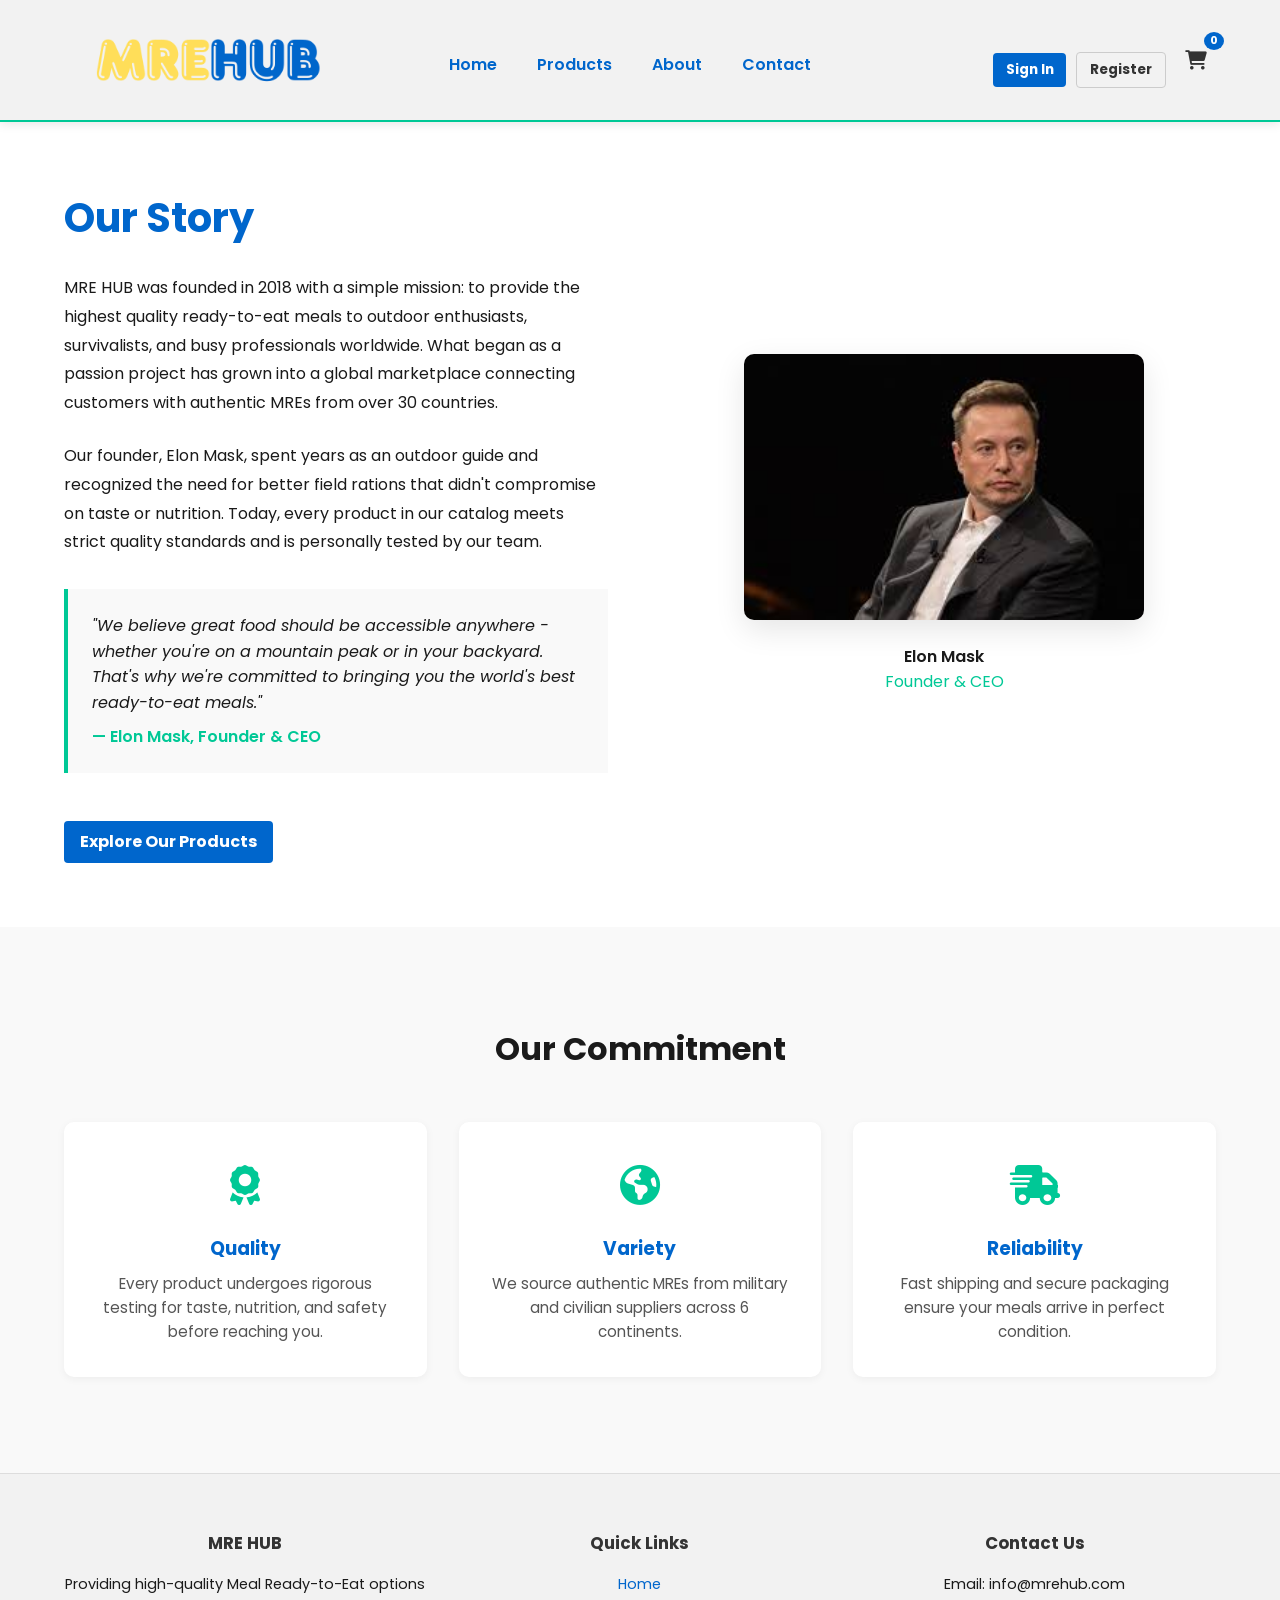
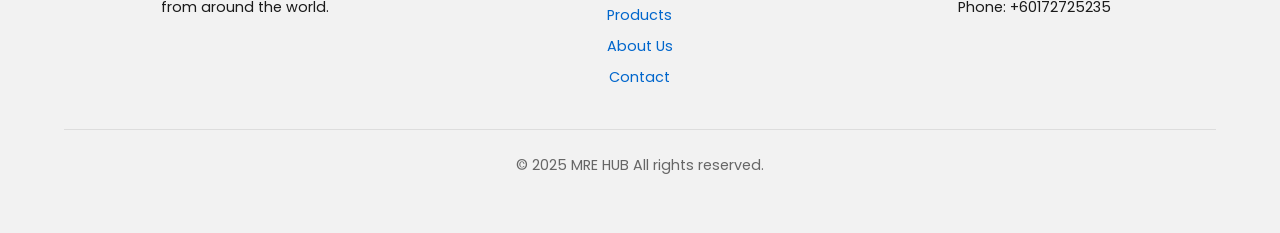
==== about.html @ 96886c37 "Move files to root for deployment" ====
<!DOCTYPE html>
<html lang="en">
<head>
  <meta charset="UTF-8" />
  <meta name="viewport" content="width=device-width, initial-scale=1.0" />
  <title>MRE HUB | About Us</title>
  <link rel="stylesheet" href="css/style.css" />
  <link href="https://fonts.googleapis.com/css2?family=Poppins:wght@400;600&display=swap" rel="stylesheet">
  <link rel="stylesheet" href="https://cdnjs.cloudflare.com/ajax/libs/font-awesome/6.0.0/css/all.min.css" />
</head>
<body>
<header>
  <div class="container header-container">
    <a href="index.html" class="logo-link">
      <img src="images/MRE HUB Logo (1).png" alt="MRE HUB" class="header-logo">
    </a>
    
    <nav class="header-nav">
      <a href="index.html">Home</a>
      <a href="products.html">Products</a>
      <a href="about.html">About</a>
      <a href="contact.html">Contact</a>
    </nav>

    <div class="auth-links">
      <a href="signin.html" class="button small">Sign In</a>
      <a href="register.html" class="button small outline">Register</a>
      <a href="cart.html" class="cart-icon">
        <i class="fas fa-shopping-cart"></i>
        <span class="cart-count">0</span>
      </a>
    </div>
  </div>
</header>

  <!-- Main About Content -->
  <section class="container" style="padding: 4rem 0;">
    <div style="display: flex; align-items: center; gap: 4rem; flex-wrap: wrap;">
      <!-- Text Content (Left) -->
      <div style="flex: 1; min-width: 300px;">
        <h2 style="font-size: 2.5rem; margin-bottom: 1.5rem; color: #0066cc;">Our Story</h2>
        <p style="margin-bottom: 1.5rem; line-height: 1.8;">
          MRE HUB was founded in 2018 with a simple mission: to provide the highest quality ready-to-eat meals 
          to outdoor enthusiasts, survivalists, and busy professionals worldwide. What began as a passion project 
          has grown into a global marketplace connecting customers with authentic MREs from over 30 countries.
        </p>
        <p style="margin-bottom: 1.5rem; line-height: 1.8;">
          Our founder, Elon Mask, spent years as an outdoor guide and recognized the need for better field rations 
          that didn't compromise on taste or nutrition. Today, every product in our catalog meets strict quality 
          standards and is personally tested by our team.
        </p>
        <div style="background-color: #f9f9f9; padding: 1.5rem; border-left: 4px solid #00c896; margin: 2rem 0;">
          <p style="font-style: italic; margin-bottom: 0;">
            "We believe great food should be accessible anywhere - whether you're on a mountain peak or in your backyard. 
            That's why we're committed to bringing you the world's best ready-to-eat meals."
          </p>
          <p style="font-weight: 600; margin-top: 0.5rem; color: #00c896;">— Elon Mask, Founder & CEO</p>
        </div>
        <a href="products.html" class="button" style="display: inline-block; margin-top: 1rem;">Explore Our Products</a>
      </div>

      <!-- CEO Image (Right) -->
      <div style="flex: 1; min-width: 300px; text-align: center;">
        <img src="images/ceo.jpg" alt="Elon Mask, CEO of MRE HUB" 
             style="width: 100%; max-width: 400px; border-radius: 10px; box-shadow: 0 10px 30px rgba(0,0,0,0.1);">
        <p style="margin-top: 1rem; font-weight: 600;">Elon Mask</p>
        <p style="color: #00c896; margin-top: 0;">Founder & CEO</p>
      </div>
    </div>
  </section>

  <!-- Values Section -->
  <section style="background-color: #f9f9f9; padding: 4rem 0;">
    <div class="container">
      <h2 style="text-align: center; margin-bottom: 3rem; font-size: 2rem;">Our Commitment</h2>
      <div class="product-grid">
        <div class="product-card scroll-reveal" style="text-align: center; padding: 2rem;">
          <div style="font-size: 2.5rem; color: #00c896; margin-bottom: 1rem;">
            <i class="fas fa-award"></i>
          </div>
          <h3>Quality</h3>
          <p>Every product undergoes rigorous testing for taste, nutrition, and safety before reaching you.</p>
        </div>
        <div class="product-card scroll-reveal" style="text-align: center; padding: 2rem;">
          <div style="font-size: 2.5rem; color: #00c896; margin-bottom: 1rem;">
            <i class="fas fa-globe-americas"></i>
          </div>
          <h3>Variety</h3>
          <p>We source authentic MREs from military and civilian suppliers across 6 continents.</p>
        </div>
        <div class="product-card scroll-reveal" style="text-align: center; padding: 2rem;">
          <div style="font-size: 2.5rem; color: #00c896; margin-bottom: 1rem;">
            <i class="fas fa-shipping-fast"></i>
          </div>
          <h3>Reliability</h3>
          <p>Fast shipping and secure packaging ensure your meals arrive in perfect condition.</p>
        </div>
      </div>
    </div>
  </section>

  <footer>
    <div class="container">
      <div class="footer-content">
        <div class="footer-section">
          <h3>MRE HUB</h3>
          <p>Providing high-quality Meal Ready-to-Eat options from around the world.</p>
        </div>
        <div class="footer-section">
          <h3>Quick Links</h3>
          <ul>
            <li><a href="index.html">Home</a></li>
            <li><a href="products.html">Products</a></li>
            <li><a href="about.html">About Us</a></li>
            <li><a href="contact.html">Contact</a></li>
          </ul>
        </div>
        <div class="footer-section">
          <h3>Contact Us</h3>
          <p>Email: info@mrehub.com</p>
          <p>Phone: +60172725235</p>
        </div>
      </div>
      <p class="copyright">&copy; 2025 MRE HUB All rights reserved.</p>
    </div>
  </footer>

  <!-- Back to Top Button -->
  <a href="#" class="back-to-top"><i class="fas fa-arrow-up"></i></a>
  
  <div id="popup-notification" class="popup-notification">
    <i class="fas fa-check-circle"></i>
    <span class="notification-message"></span>
  </div>

  <script>
     // Show scroll to top button
    const topBtn = document.querySelector('.back-to-top');
    window.onscroll = function () {
      topBtn.style.display = window.scrollY > 200 ? 'block' : 'none';
    };

    // Smooth scroll to top
    topBtn.addEventListener('click', (e) => {
      e.preventDefault();
      window.scrollTo({
        top: 0,
        behavior: 'smooth'
      });
    });

    

    // Animation for scroll-reveal elements
    const scrollRevealElements = document.querySelectorAll('.scroll-reveal');
    
    const observer = new IntersectionObserver((entries) => {
      entries.forEach(entry => {
        if (entry.isIntersecting) {
          entry.target.style.opacity = 1;
          entry.target.style.transform = 'translateY(0)';
        }
      });
    }, { threshold: 0.1 });

    scrollRevealElements.forEach(el => {
      el.style.opacity = 0;
      el.style.transform = 'translateY(20px)';
      el.style.transition = 'opacity 0.6s ease, transform 0.6s ease';
      observer.observe(el);
    });

    function showNotification(message) {
      const popup = document.getElementById('popup-notification');
      const messageEl = popup.querySelector('.notification-message');
      messageEl.textContent = message;
      popup.classList.add('show');

      setTimeout(() => {
        popup.classList.remove('show');
      }, 2500);
    }

    function updateCartCount() {
      const cart = JSON.parse(localStorage.getItem('cart')) || [];
      const totalItems = cart.reduce((sum, item) => sum + item.quantity, 0);
      const cartCount = document.querySelector('.cart-count');
      if (cartCount) cartCount.textContent = totalItems;
    }

    // Call on page load
    updateCartCount();
  </script><script src="js/auth.js"></script>
</body>
</html>
---- css/style.css ----
/* Import Google Font */
@import url('https://fonts.googleapis.com/css2?family=Poppins:wght@400;600&display=swap');

/* Reset + Base */
* {
  margin: 0;
  padding: 0;
  box-sizing: border-box;
}
body {
  background-color: #ffffff;
  color: #1a1a1a;
  font-family: 'Poppins', sans-serif;
  line-height: 1.6;
}
a {
  color: #0066cc;
  text-decoration: none;
  transition: color 0.3s ease;
}

/* Container */
.container {
  width: 90%;
  max-width: 1200px;
  margin: auto;
  padding: 2rem 0;
}

/* Header */
header {
  background-color: #f2f2f2;
  border-bottom: 2px solid #00c896;
}
header h1 {
  color: #fbc80b;
  font-size: 2rem;
}
header h1 span {
  color: #707070;
}
header nav {
  margin-top: 10px;
}
header nav a {
  margin-right: 20px;
  font-weight: 600;
}
header nav a:hover {
  color: #00c896;
}

/* Hero Section */
.hero {
  background: linear-gradient(145deg, #ffffff, #f9f9f9);
  padding: 4rem 0;
  text-align: center;
  animation: fadeIn 1s ease-in-out;
}
.hero h2 {
  font-size: 2.5rem;
  margin-bottom: 1rem;
}
.hero p {
  font-size: 1.2rem;
  margin-bottom: 2rem;
}
.button {
  display: inline-block;
  padding: 12px 24px;
  background-color: #0066cc;
  color: #ffffff;
  border-radius: 5px;
  margin-top: 20px;
  font-weight: bold;
  transition: background 0.3s ease, transform 0.2s ease;
}
.button:hover {
  background-color: #004c99;
  transform: scale(1.05);
}

/* Features Section */
.features {
  background-color: #f9f9f9;
  padding: 4rem 0;
}
.feature-box {
  margin-bottom: 2rem;
}
.feature-box h3 {
  font-size: 1.5rem;
  color: #0066cc;
}
.feature-box p {
  color: #444;
}

/* Animated Features */
.animated-features {
  display: grid;
  grid-template-columns: repeat(auto-fit, minmax(300px, 1fr));
  gap: 2rem;
  margin-top: 3rem;
}

.feature-box {
  background: white;
  border-radius: 12px;
  padding: 2rem;
  box-shadow: 0 5px 15px rgba(0,0,0,0.05);
  transition: all 0.3s ease;
  position: relative;
  overflow: hidden;
  border: 1px solid rgba(0,0,0,0.05);
}

.feature-box:hover {
  transform: translateY(-10px);
  box-shadow: 0 15px 30px rgba(0, 102, 204, 0.15);
  border-color: rgba(0, 200, 150, 0.2);
}

.feature-number {
  position: absolute;
  top: 20px;
  right: 20px;
  font-size: 3rem;
  font-weight: bold;
  color: rgba(0, 200, 150, 0.1);
  line-height: 1;
}

.feature-box h3 {
  font-size: 1.4rem;
  margin-bottom: 1rem;
  color: #0066cc;
  position: relative;
  padding-bottom: 10px;
}

.feature-box h3::after {
  content: '';
  position: absolute;
  bottom: 0;
  left: 0;
  width: 50px;
  height: 3px;
  background: #00c896;
}

.feature-box p {
  color: #555;
  margin-bottom: 1.5rem;
  line-height: 1.6;
}

.feature-countries,
.feature-security,
.feature-delivery {
  display: flex;
  flex-wrap: wrap;
  gap: 10px;
  margin-top: 1.5rem;
}

.feature-countries span,
.feature-security span,
.feature-delivery span {
  background: #f8f9fa;
  padding: 5px 10px;
  border-radius: 20px;
  font-size: 0.85rem;
  display: inline-flex;
  align-items: center;
  gap: 5px;
}

.feature-box:hover .feature-number {
  color: rgba(0, 200, 150, 0.2);
  transform: scale(1.1);
}

.feature-box:hover h3::after {
  width: 70px;
  transition: width 0.5s ease;
}



/* Product Grid */
.product-grid {
  display: grid;
  grid-template-columns: repeat(auto-fit, minmax(250px, 1fr));
  gap: 2rem;
}
.product-card {
  background-color: #ffffff;
  padding: 1rem;
  border-radius: 10px;
  box-shadow: 0 2px 8px rgba(0,0,0,0.05);
  text-align: center;
  transition: transform 0.3s ease, box-shadow 0.3s ease;
}
.product-card:hover {
  transform: translateY(-8px);
  box-shadow: 0 8px 20px rgba(0, 102, 204, 0.2);
}
.product-card img {
  width: 100%;
  height: auto;
  border-radius: 6px;
  transition: transform 0.3s ease;
}
.product-card img:hover {
  transform: scale(1.03);
}
.product-card h3 {
  margin: 1rem 0 0.5rem;
  color: #0066cc;
}
.product-card p {
  font-size: 0.95rem;
  color: #555;
}

/* Form Styling */
form {
  display: flex;
  flex-direction: column;
}
form input, form textarea {
  padding: 10px;
  margin: 10px 0;
  border: 1px solid #ccc;
  border-radius: 4px;
  font-family: inherit;
}
form button {
  width: fit-content;
  padding: 10px 20px;
  background-color: #00c896;
  border: none;
  border-radius: 4px;
  font-weight: bold;
  color: #fff;
  cursor: pointer;
  transition: background 0.3s ease, transform 0.2s ease;
}
form button:hover {
  background-color: #009f77;
  transform: scale(1.05);
}

/* Footer */
footer {
  background-color: #f2f2f2;
  text-align: center;
  padding: 1.5rem 0;
  font-size: 0.9rem;
  border-top: 1px solid #ddd;
}

/* Animations */
@keyframes fadeIn {
  0% {
    opacity: 0;
    transform: translateY(30px);
  }
  100% {
    opacity: 1;
    transform: translateY(0);
  }
}
/* Page Load Transition */
body {
  opacity: 0;
  animation: bodyFade 0.6s ease forwards;
}

@keyframes bodyFade {
  from {
    opacity: 0;
    transform: translateY(10px);
  }
  to {
    opacity: 1;
    transform: translateY(0);
  }
}
/* Back to Top Button */
.back-to-top {
  position: fixed;
  bottom: 30px;
  right: 30px;
  background-color: #0066cc;
  color: #fff;
  padding: 12px 16px;
  border-radius: 50%;
  text-decoration: none;
  font-weight: bold;
  font-size: 18px;
  box-shadow: 0 4px 10px rgba(0,0,0,0.15);
  transition: background 0.3s ease;
  display: none;
  z-index: 999;
}
.back-to-top:hover {
  background-color: #004c99;
}

/* Scroll Reveal Animation */
.scroll-reveal {
  opacity: 0;
  transform: translateY(30px);
  animation: slideUp 0.8s ease forwards;
  animation-delay: 0.2s;
}
@keyframes slideUp {
  to {
    opacity: 1;
    transform: translateY(0);
  }
}
/* Responsive Navigation */
header nav {
  display: flex;
  flex-wrap: wrap;
  justify-content: center;
  gap: 10px;
}
@media (max-width: 600px) {
  header nav {
    flex-direction: column;
    align-items: center;
    gap: 8px;
  }

  header h1 {
    text-align: center;
    font-size: 1.5rem;
  }

  .button {
    font-size: 0.95rem;
    padding: 10px 20px;
  }
}

.hero-bg {
  position: relative;
  background-image: url("../images/mreambassador.png");
  background-size: cover;
  background-position: center;
  height: 100vh;
  color: ghostwhite;
  display: flex;
  align-items: center;
  justify-content: center;
  text-align: center;
  z-index: 1;
}

.hero-bg::after {
  content: "";
  position: absolute;
  top: 0; left: 0;
  width: 100%;
  height: 100%;
  background: rgba(0, 0, 0, 0.5); /* black overlay 50% */
  z-index: 0;
}

.hero-bg .container {
  position: relative;
  z-index: 2;
  padding: 0 20px;
}
.button.small {
  font-size: 0.85rem;
  padding: 6px 12px;
}

.button.small.outline {
  background-color: transparent;
  color: #333;
  border: 1px solid #ccc;
}

.button.small:hover,
.button.small.outline:hover {
  background-color: #333;
  color: white;
  border-color: #333;
}
.form-box {
  max-width: 400px;
  margin: auto;
  display: flex;
  flex-direction: column;
  gap: 10px;
  background: #fff;
  padding: 20px;
  border-radius: 10px;
  box-shadow: 0 5px 10px rgba(0,0,0,0.1);
}

input[type="text"],
input[type="email"],
input[type="password"] {
  padding: 10px;
  border: 1px solid #ccc;
  border-radius: 6px;
}
.cart-icon {
  color: #333;
  font-size: 22px;
  text-decoration: none;
  transition: color 0.3s ease;
}

.cart-icon:hover {
  color: #ff6600;
}
.cart-icon::after {
  content: attr(data-count);
  position: absolute;
  top: -8px;
  right: -10px;
  background: red;
  color: white;
  font-size: 10px;
  padding: 2px 5px;
  border-radius: 50%;
  display: none; /* can be toggled with JS */
}
.cart-icon {
  position: relative;
  color: #333;
  font-size: 22px;
  text-decoration: none;
}

.cart-icon:hover {
  color: #ff6600;
}

.cart-count {
  position: absolute;
  top: -8px;
  right: -10px;
  background-color: red;
  color: white;
  font-size: 12px;
  font-weight: bold;
  padding: 2px 6px;
  border-radius: 50%;
}
form input, form button {
  font-family: 'Poppins', sans-serif;
  padding: 12px 15px;
  font-size: 16px;
  border: 1px solid #ddd;
  border-radius: 8px;
  width: 100%;
}

form input:focus {
  border-color: #0077cc;
  outline: none;
}

form button {
  background-color: #0077cc;
  color: white;
  cursor: pointer;
  font-weight: 600;
  transition: background-color 0.3s;
}

form button:hover {
  background-color: #005fa3;
}
/* Styling untuk borang checkout */
.checkout-form input,
.checkout-form textarea {
  padding: 12px 15px;
  font-size: 16px;
  border: 1px solid #ccc;
  border-radius: 8px;
  outline: none;
  transition: 0.3s;
  background-color: #f9f9f9;
  font-family: inherit;
}

.checkout-form input:focus,
.checkout-form textarea:focus {
  border-color: #007bff;
  background-color: #fff;
  box-shadow: 0 0 5px rgba(0, 123, 255, 0.3);
  font-family: inherit;
}

.checkout-form textarea {
  resize: vertical;
  font-family: inherit;
}

.checkout-form {
  background-color: #ffffff;
  padding: 25px;
  border-radius: 12px;
  box-shadow: 0 4px 20px rgba(0,0,0,0.1);
  max-width: 500px;
  margin: 40px auto 20px auto;
  display: flex;
  flex-direction: column;
  gap: 20px;
}
.customer-photo {
  width: 60px;
  height: 60px;
  object-fit: cover;
  border-radius: 50%;
  margin-bottom: 10px;
  display: block;
  margin-left: auto;
  margin-right: auto;
}

/* ✅ Top Pop-up notification styling */
/* Updated Popup Notification - Positioned relative to header */
.popup-notification {
  position: absolute;
  top: 50%; /* Center vertically within header */
  right: 30px; /* Position from the right edge */
  transform: translateY(-50%) translateX(20px); /* Adjust for smooth animation */
  background-color: #28a745;
  color: white;
  padding: 8px 16px;
  border-radius: 4px;
  box-shadow: 0 2px 8px rgba(0,0,0,0.15);
  opacity: 0;
  visibility: hidden;
  transition: all 0.4s ease;
  z-index: 1000;
  font-size: 14px;
  max-width: 300px;
  text-align: center;
  display: flex;
  align-items: center;
  gap: 8px;
}

.popup-notification.show {
  opacity: 1;
  visibility: visible;
  transform: translateY(-50%) translateX(0);
}

.checkout-list {
  display: flex;
  flex-direction: column;
  gap: 20px;
  margin-top: 20px;
}

.checkout-list .product-card {
  display: flex;
  align-items: center;
  gap: 20px;
  border: 1px solid #ddd;
  padding: 15px;
  border-radius: 8px;
  background-color: #fff;
}

.checkout-list .product-card img {
  width: 100px;
  height: auto;
  border-radius: 4px;
}

.checkout-list .product-card h4 {
  margin: 0;
  font-size: 18px;
}

.checkout-list .product-card p {
  margin: 4px 0;
  font-size: 14px;
}


.product-price {
  font-weight: bold;
  color: #000000;
  font-size: 1rem;
}



/* Contact Page Styles */
.contact-hero {
    background: linear-gradient(rgba(0, 0, 0, 0.5), rgba(0, 0, 0, 0.5)), url('assets/images/hero-bg.jpg');
    background-size: cover;
    background-position: center;
    background-attachment: fixed;
    color: white;
    padding: 8rem 0;
    text-align: center;
    position: relative;
    overflow: hidden;
}

.contact-hero:before {
    content: '';
    position: absolute;
    top: 0;
    left: 0;
    width: 100%;
    height: 100%;
    background: linear-gradient(135deg, rgba(0,0,0,0.7) 0%, rgba(0,0,0,0.3) 100%);
}

.contact-hero .container {
    position: relative;
    z-index: 1;
    animation: fadeIn 1s ease-out;
}

.contact-hero h1 {
    font-size: 2.5rem;
    margin-bottom: 1rem;
    font-weight: 700;
    text-shadow: 0 2px 4px rgba(0,0,0,0.3);
}

.contact-hero p {
    font-size: 1.25rem;
    margin-bottom: 2rem;
    max-width: 600px;
    margin-left: auto;
    margin-right: auto;
    text-shadow: 0 1px 2px rgba(0,0,0,0.3);
}

/* Responsive Adjustments */
@media (max-width: 768px) {
    .contact-hero {
        padding: 6rem 0;
        background-attachment: scroll;
    }
    
    .contact-hero h1 {
        font-size: 2rem;
    }
    
    .contact-hero p {
        font-size: 1rem;
    }
}

.contact-content {
    padding: 4rem 0;
}

.contact-grid {
    display: grid;
    grid-template-columns: 1fr 1fr;
    gap: 3rem;
    margin-bottom: 4rem;
}

.contact-info h2 {
    font-size: 2rem;
    margin-bottom: 1.5rem;
    color: var(--primary-dark);
}

.info-item {
    display: flex;
    gap: 1.5rem;
    margin-bottom: 2rem;
}

.info-icon {
    width: 50px;
    height: 50px;
    background-color: var(--primary-light);
    border-radius: 50%;
    display: flex;
    align-items: center;
    justify-content: center;
    color: white;
    font-size: 1.25rem;
    flex-shrink: 0;
}

.info-text h3 {
    margin-bottom: 0.5rem;
    color: var(--primary-dark);
}

.contact-form {
    background-color: white;
    padding: 2rem;
    border-radius: var(--radius);
    box-shadow: var(--shadow);
}

.contact-form h2 {
    font-size: 2rem;
    margin-bottom: 1.5rem;
    color: var(--primary-dark);
}

.form-group {
    margin-bottom: 1.5rem;
}

.form-group label {
    display: block;
    margin-bottom: 0.5rem;
    font-weight: 500;
}

.form-group input,
.form-group textarea,
.form-group select {
    width: 100%;
    padding: 0.75rem 1rem;
    border: 1px solid var(--border-color);
    border-radius: var(--radius-sm);
    font-size: 1rem;
    transition: all 0.3s ease;
}

.form-group input:focus,
.form-group textarea:focus,
.form-group select:focus {
    outline: none;
    border-color: var(--primary-color);
    box-shadow: 0 0 0 3px rgba(37, 99, 235, 0.1);
}

.form-group textarea {
    min-height: 150px;
    resize: vertical;
}

.map-container {
    height: 400px;
    border-radius: var(--radius);
    overflow: hidden;
    box-shadow: var(--shadow);
}

.map-container iframe {
    width: 100%;
    height: 100%;
    border: none;
}

.faq {
    padding: 4rem 0;
    background-color: var(--bg-light);
}

.faq h2 {
    text-align: center;
    font-size: 2rem;
    margin-bottom: 2rem;
    color: var(--primary-dark);
}

.faq-grid {
    display: grid;
    grid-template-columns: 1fr;
    gap: 1rem;
}

.faq-item {
    background-color: white;
    border-radius: var(--radius);
    overflow: hidden;
    box-shadow: var(--shadow);
}

.faq-question {
    width: 100%;
    padding: 1.5rem;
    text-align: left;
    background-color: white;
    border: none;
    font-size: 1rem;
    font-weight: 600;
    display: flex;
    justify-content: space-between;
    align-items: center;
    cursor: pointer;
    transition: all 0.3s ease;
}

.faq-question:hover {
    background-color: var(--bg-light);
}

.faq-question i {
    transition: transform 0.3s ease;
}

.faq-question.active i {
    transform: rotate(180deg);
}

.faq-answer {
    padding: 0 1.5rem;
    max-height: 0;
    overflow: hidden;
    transition: all 0.3s ease;
}

.faq-answer p {
    padding-bottom: 1.5rem;
}

/* Product Detail Page Styles */
.product-detail-container {
  margin: 2rem 0;
}

.product-detail-grid {
  display: grid;
  grid-template-columns: 1fr 1fr;
  gap: 3rem;
  margin-bottom: 4rem;
}

.product-image {
  position: relative;
  background: #f9f9f9;
  border-radius: 12px;
  overflow: hidden;
  height: 400px;
  display: flex;
  align-items: center;
  justify-content: center;
  box-shadow: 0 4px 20px rgba(0,0,0,0.1);
}

.product-image img {
  max-width: 100%;
  max-height: 100%;
  object-fit: contain;
  transition: transform 0.3s ease;
}

.product-image:hover img {
  transform: scale(1.03);
}

.product-badge {
  position: absolute;
  top: 15px;
  right: 15px;
  background-color: #ffc107;
  color: #333;
  padding: 5px 10px;
  border-radius: 20px;
  font-weight: bold;
  display: flex;
  align-items: center;
  gap: 5px;
}

.product-info h1 {
  font-size: 2.2rem;
  color: #333;
  margin-bottom: 1rem;
}

.product-meta {
  display: flex;
  gap: 20px;
  margin-bottom: 1.5rem;
  align-items: center;
}

.price {
  font-size: 1.8rem;
  font-weight: bold;
  color: #0066cc;
}

.calories, .weight {
  display: flex;
  align-items: center;
  gap: 5px;
  color: #666;
}

.description {
  margin-bottom: 2rem;
  color: #555;
  line-height: 1.7;
}

.includes h3 {
  margin-bottom: 1rem;
  font-size: 1.2rem;
}

.includes ul {
  list-style: none;
  margin-bottom: 2rem;
}

.includes li {
  margin-bottom: 8px;
  display: flex;
  align-items: center;
  gap: 8px;
}

.includes li i {
  color: #00c896;
}

.add-to-cart {
  background-color: #0066cc;
  color: white;
  border: none;
  padding: 12px 24px;
  border-radius: 6px;
  font-size: 1.1rem;
  font-weight: 600;
  cursor: pointer;
  transition: all 0.3s ease;
  display: flex;
  align-items: center;
  gap: 10px;
  margin-bottom: 2rem;
}

.add-to-cart:hover {
  background-color: #004c99;
  transform: translateY(-2px);
  box-shadow: 0 4px 12px rgba(0, 102, 204, 0.3);
}

.add-to-cart.small {
  padding: 8px 16px;
  font-size: 0.9rem;
  margin: 0 auto;
}

.product-features {
  display: grid;
  grid-template-columns: repeat(3, 1fr);
  gap: 15px;
  border-top: 1px solid #eee;
  padding-top: 1.5rem;
}

.feature {
  display: flex;
  flex-direction: column;
  align-items: center;
  text-align: center;
  gap: 8px;
  color: #555;
}

.feature i {
  font-size: 1.5rem;
  color: #00c896;
}

/* Related Products */
.related-products {
  margin-top: 4rem;
  padding-top: 3rem;
  border-top: 1px solid #eee;
}

.related-products h2 {
  text-align: center;
  margin-bottom: 2rem;
  font-size: 1.8rem;
  color: #333;
}

.rating {
  color: #ffc107;
  margin: 8px 0;
}

/* Footer */
.footer-content {
  display: grid;
  grid-template-columns: repeat(auto-fit, minmax(250px, 1fr));
  gap: 2rem;
  margin-bottom: 2rem;
}

.footer-section h3 {
  margin-bottom: 1rem;
  color: #333;
}

.footer-section ul {
  list-style: none;
}

.footer-section ul li {
  margin-bottom: 8px;
}

.footer-section ul li a:hover {
  color: #00c896;
}

.copyright {
  text-align: center;
  padding-top: 1.5rem;
  border-top: 1px solid #ddd;
  color: #666;
}

/* Cart Icon Animation */
.cart-icon.animate {
  animation: bounce 0.5s;
}

@keyframes bounce {
  0%, 100% { transform: translateY(0); }
  50% { transform: translateY(-5px); }
}

/* Responsive Styles */
@media (max-width: 768px) {
  .product-detail-grid {
    grid-template-columns: 1fr;
  }
  
  .product-image {
    height: 300px;
  }
  
  .product-info h1 {
    font-size: 1.8rem;
  }
  
  .product-meta {
    flex-wrap: wrap;
    gap: 10px;
  }
  
  .price {
    font-size: 1.5rem;
  }
}

/* Flip Product Cards */
.page-title {
  text-align: center;
  margin-bottom: 2rem;
  color: #333;
  font-size: 2.2rem;
}

.flip-product-grid {
  display: grid;
  grid-template-columns: repeat(auto-fill, minmax(280px, 1fr));
  gap: 2rem;
  padding: 1rem;
}

.flip-card {
  background-color: transparent;
  perspective: 1000px;
  height: 350px;
}

.flip-card-inner {
  position: relative;
  width: 100%;
  height: 100%;
  transition: transform 0.6s;
  transform-style: preserve-3d;
  box-shadow: 0 4px 15px rgba(0,0,0,0.1);
  border-radius: 10px;
}

.flip-card:hover .flip-card-inner {
  transform: rotateY(180deg);
}

.flip-card-front, .flip-card-back {
  position: absolute;
  width: 100%;
  height: 100%;
  backface-visibility: hidden;
  border-radius: 10px;
  overflow: hidden;
}

.flip-card-front {
  background-color: #f9f9f9;
  display: flex;
  align-items: center;
  justify-content: center;
}

.flip-card-front img {
  width: auto;
  height: auto;
  max-width: 90%;
  max-height: 90%;
  object-fit: contain;
}

.flip-card-back {
  background-color: white;
  padding: 20px;
  transform: rotateY(180deg);
  display: flex;
  flex-direction: column;
  justify-content: center;
  text-align: center;
}

.flip-card-back h3 {
  margin-bottom: 10px;
  color: #333;
  font-size: 1.2rem;
}

.flip-card-back .price {
  font-size: 1.4rem;
  font-weight: bold;
  color: #0066cc;
  margin-bottom: 10px;
}

.flip-card-back .rating {
  color: #ffc107;
  margin-bottom: 10px;
}

.flip-card-back .calories {
  color: #666;
  margin-bottom: 15px;
  display: flex;
  align-items: center;
  justify-content: center;
  gap: 5px;
}

.flip-card-back .add-to-cart {
  background-color: #0066cc;
  color: white;
  border: none;
  padding: 10px 20px;
  border-radius: 5px;
  font-size: 1rem;
  cursor: pointer;
  transition: all 0.3s ease;
  display: flex;
  align-items: center;
  justify-content: center;
  gap: 8px;
  margin-bottom: 15px;
  width: 100%;
}

.flip-card-back .add-to-cart:hover {
  background-color: #004c99;
}

.flip-card-back .view-details {
  color: #0066cc;
  text-decoration: none;
  font-size: 0.9rem;
  transition: color 0.3s ease;
}

.flip-card-back .view-details:hover {
  color: #00c896;
  text-decoration: underline;
}

/* Responsive adjustments */
@media (max-width: 768px) {
  .flip-product-grid {
    grid-template-columns: repeat(auto-fill, minmax(240px, 1fr));
  }
  
  .flip-card {
    height: 320px;
  }
}

@media (max-width: 480px) {
  .flip-product-grid {
    grid-template-columns: 1fr;
  }
}

/* Checkout Grid Layout */
.checkout-grid {
  display: grid;
  grid-template-columns: 1fr 1fr;
  gap: 2rem;
  margin-top: 2rem;
}

.order-summary {
  background: #f9f9f9;
  padding: 1.5rem;
  border-radius: 10px;
}

.checkout-items {
  max-height: 400px;
  overflow-y: auto;
  margin: 1rem 0;
}

.checkout-item {
  display: flex;
  align-items: center;
  padding: 1rem;
  border-bottom: 1px solid #eee;
}

.checkout-item img {
  width: 60px;
  height: 60px;
  object-fit: cover;
  border-radius: 5px;
  margin-right: 1rem;
}

.checkout-total {
  font-weight: bold;
  font-size: 1.2rem;
  padding: 1rem;
  text-align: right;
  border-top: 2px solid #00c896;
}

@media (max-width: 768px) {
  .checkout-grid { grid-template-columns: 1fr; }
}


/* Checkout Page Styles */
.checkout-container {
  padding: 2rem 0;
}

.checkout-grid {
  display: grid;
  grid-template-columns: 1.5fr 1fr;
  gap: 2rem;
}

.checkout-form-section {
  background: white;
  padding: 1.5rem;
  border-radius: 10px;
  box-shadow: 0 2px 10px rgba(0,0,0,0.05);
}

.form-section {
  margin-bottom: 2rem;
  padding-bottom: 1.5rem;
  border-bottom: 1px solid #eee;
}

.form-section:last-child {
  border-bottom: none;
  margin-bottom: 0;
  padding-bottom: 0;
}

.form-section h3 {
  color: #0066cc;
  margin-bottom: 1.5rem;
  display: flex;
  align-items: center;
  gap: 10px;
}

.form-section h3 i {
  color: #00c896;
}

.form-group {
  margin-bottom: 1rem;
}

.form-group label {
  display: block;
  margin-bottom: 0.5rem;
  font-weight: 500;
  color: #555;
}

.form-group input,
.form-group textarea,
.form-group select {
  width: 100%;
  padding: 10px 12px;
  border: 1px solid #ddd;
  border-radius: 6px;
  font-family: 'Poppins', sans-serif;
  font-size: 15px;
  transition: all 0.3s;
}

.form-group input:focus,
.form-group textarea:focus,
.form-group select:focus {
  border-color: #0066cc;
  outline: none;
  box-shadow: 0 0 0 3px rgba(0, 102, 204, 0.1);
}

.form-group textarea {
  min-height: 100px;
  resize: vertical;
}

.form-row {
  display: grid;
  grid-template-columns: 1fr 1fr;
  gap: 1rem;
}

/* Shipping Options */
.shipping-options {
  display: flex;
  flex-direction: column;
  gap: 10px;
}

.shipping-option {
  display: flex;
  align-items: center;
  padding: 12px 15px;
  border: 1px solid #ddd;
  border-radius: 6px;
  cursor: pointer;
  transition: all 0.3s;
}

.shipping-option:hover {
  border-color: #0066cc;
}

.shipping-option input {
  margin-right: 15px;
}

.option-content {
  flex: 1;
  display: flex;
  justify-content: space-between;
  align-items: center;
}

.option-title {
  font-weight: 500;
}

.option-details {
  color: #666;
  font-size: 0.9rem;
}

.option-price {
  font-weight: bold;
  color: #0066cc;
}

/* Payment Methods */
.payment-tabs {
  display: flex;
  border-bottom: 1px solid #ddd;
  margin-bottom: 1rem;
}

.payment-tab {
  padding: 10px 15px;
  background: none;
  border: none;
  border-bottom: 3px solid transparent;
  font-family: 'Poppins', sans-serif;
  font-weight: 500;
  cursor: pointer;
  color: #666;
  transition: all 0.3s;
}

.payment-tab.active {
  color: #0066cc;
  border-bottom-color: #0066cc;
}

.payment-content {
  display: none;
}

.payment-content.active {
  display: block;
}

/* Bank Options */
.bank-list {
  display: grid;
  grid-template-columns: repeat(2, 1fr);
  gap: 10px;
}

.bank-option {
  display: flex;
  align-items: center;
  padding: 10px;
  border: 1px solid #ddd;
  border-radius: 6px;
  cursor: pointer;
  transition: all 0.3s;
}

.bank-option:hover {
  border-color: #0066cc;
}

.bank-option input {
  margin-right: 10px;
}

.bank-option img {
  height: 30px;
  object-fit: contain;
}

/* E-Wallet Options */
.ewallet-options {
  display: grid;
  grid-template-columns: repeat(2, 1fr);
  gap: 10px;
}

.ewallet-option {
  display: flex;
  align-items: center;
  padding: 10px;
  border: 1px solid #ddd;
  border-radius: 6px;
  cursor: pointer;
  transition: all 0.3s;
}

.ewallet-option:hover {
  border-color: #0066cc;
}

.ewallet-option input {
  margin-right: 10px;
}

.ewallet-option img {
  height: 30px;
  object-fit: contain;
}

/* COD Notice */
.cod-notice {
  display: flex;
  align-items: center;
  gap: 15px;
  padding: 15px;
  background-color: #f9f9f9;
  border-radius: 6px;
}

.cod-notice i {
  font-size: 1.5rem;
  color: #00c896;
}

.cod-notice p {
  margin: 0;
  color: #555;
}

/* Order Summary */
.order-summary {
  background: white;
  padding: 1.5rem;
  border-radius: 10px;
  box-shadow: 0 2px 10px rgba(0,0,0,0.05);
  position: sticky;
  top: 20px;
}

.order-summary h3 {
  color: #0066cc;
  margin-bottom: 1.5rem;
  display: flex;
  align-items: center;
  gap: 10px;
}

.order-summary h3 i {
  color: #00c896;
}

.checkout-items {
  max-height: 300px;
  overflow-y: auto;
  margin-bottom: 1.5rem;
  border-bottom: 1px solid #eee;
  padding-bottom: 1.5rem;
}

.checkout-item {
  display: flex;
  align-items: center;
  padding: 10px 0;
  gap: 15px;
}

.checkout-item:not(:last-child) {
  border-bottom: 1px solid #f5f5f5;
}

.checkout-item img {
  width: 60px;
  height: 60px;
  object-fit: cover;
  border-radius: 6px;
}

.item-details {
  flex: 1;
}

.item-details h4 {
  margin: 0;
  font-size: 0.95rem;
  color: #333;
}

.item-details p {
  margin: 5px 0 0;
  font-size: 0.85rem;
  color: #666;
}

.item-total {
  font-weight: 500;
}

.summary-row {
  display: flex;
  justify-content: space-between;
  margin-bottom: 10px;
  padding: 5px 0;
}

.summary-row.total {
  font-weight: bold;
  font-size: 1.1rem;
  border-top: 1px solid #eee;
  padding-top: 15px;
  margin-top: 10px;
}

.terms-agreement {
  margin: 1.5rem 0;
  font-size: 0.85rem;
}

.terms-agreement label {
  display: flex;
  align-items: center;
  gap: 8px;
  cursor: pointer;
}

.terms-agreement a {
  color: #0066cc;
  text-decoration: underline;
}

/* Responsive Adjustments */
@media (max-width: 768px) {
  .checkout-grid {
    grid-template-columns: 1fr;
  }
  
  .form-row {
    grid-template-columns: 1fr;
  }
  
  .bank-list,
  .ewallet-options {
    grid-template-columns: 1fr;
  }
}


/* Make header sticky */
header {
  position: sticky;
  top: 0;
  z-index: 1000;
  width: 100%;
  background-color: #f2f2f2;
  border-bottom: 2px solid #00c896;
  box-shadow: 0 2px 10px rgba(0,0,0,0.1); /* Optional: adds a subtle shadow */
  transition: all 0.3s ease;
}
/* Expiration date styling */
.product-meta .expires,
.product-card .expires {
  display: block;
  margin: 5px 0;
  font-size: 0.9em;
  color: #6c757d;
}

.product-meta .expires i,
.flip-card-back .expires i {
  margin-right: 5px;
  color: #dc3545;
}

.flip-card-back .expires {
  margin: 5px 0;
  font-size: 0.85em;
}

/* Product card expiration styling */
.product-card .expires {
  font-size: 0.8em;
  margin-top: 5px;
  color: #6c757d;
}





/* Responsive adjustments */
@media (max-width: 992px) {
  .logo-container img {
    height: 50px;
  }
  .logo-container h1 {
    font-size: 1.5rem;
  }
}

@media (max-width: 768px) {
  .logo-container img {
    height: 40px;
  }
  .logo-container h1 {
    font-size: 1.3rem;
  }
}

@media (max-width: 576px) {
  .logo-container {
    gap: 10px;
  }
  .logo-container img {
    height: 36px;
  }
  .logo-container h1 {
    font-size: 1.1rem;
  }
}

/* Logo Container */
.logo-container img {
  filter: sepia(0.3) brightness(1.1);  /* Gives logo earthy tone */
}

/* Responsive Adjustments */
@media (max-width: 992px) {
  header nav a {
    margin-right: 15px;
  }
}

@media (max-width: 768px) {
  header {
    padding: 0.5rem 0;
  }
  
  header h1 {
    font-size: 1.5rem;
  }
  
  header nav a {
    margin-right: 10px;
    font-size: 0.9rem;
  }
}

@media (max-width: 576px) {
  header h1 {
    font-size: 1.3rem;
  }
  
  .auth-links {
    gap: 8px;
  }
  
  .button.small {
    padding: 4px 8px;
    font-size: 0.8rem;
  }
}
/* Logo styling */
.header-logo {
  height: 60px; /* Matches your current logo height */
  width: auto;
  transition: all 0.3s ease;
}

.header-logo:hover {
  transform: scale(1.05);
  opacity: 0.9;
}

/* Remove any existing logo container styles */
.logo-container {
  display: none;
}
@media (max-width: 768px) {
  .header-logo {
    height: 50px; /* Slightly smaller on mobile */
  }
}

@media (max-width: 480px) {
  .header-logo {
    height: 40px;
  }
}
.logo-link {
  display: inline-block;
  padding: 5px 0; /* Gives some vertical spacing */
  transition: transform 0.3s ease;
}

.logo-link:hover {
  transform: scale(1.05);
}


/* Testimonials Section */
.testimonials {
  margin: 4rem auto;
  text-align: center;
}

.testimonials h2 {
  font-size: 2rem;
  margin-bottom: 2.5rem;
  color: #333;
}

.testimonial-grid {
  display: grid;
  grid-template-columns: repeat(auto-fit, minmax(300px, 1fr));
  gap: 2rem;
}

.testimonial-card {
  background: white;
  border-radius: 10px;
  padding: 1.5rem;
  box-shadow: 0 5px 15px rgba(0,0,0,0.05);
  transition: transform 0.3s ease;
  display: flex;
  flex-direction: column;
  align-items: center;
}

.testimonial-card:hover {
  transform: translateY(-5px);
}

.customer-avatar {
  width: 80px;
  height: 80px;
  border-radius: 50%;
  object-fit: cover;
  border: 3px solid #00c896;
  margin-bottom: 1rem;
}

.testimonial-content {
  text-align: center;
  width: 100%;
}

.rating {
  color: #FFD700;
  margin-bottom: 1rem;
  font-size: 1rem;
}

.testimonial-text {
  font-style: italic;
  color: #555;
  margin-bottom: 1.5rem;
  line-height: 1.5;
}

.customer-info {
  margin-top: auto;
}

.customer-name {
  font-weight: 600;
  color: #333;
  margin: 0.5rem 0 0 0;
}

.customer-location {
  color: #777;
  font-size: 0.9rem;
  margin: 0.2rem 0 0 0;
}

/* Responsive adjustments */
@media (max-width: 768px) {
  .testimonial-grid {
    grid-template-columns: 1fr;
  }
  
  .testimonial-card {
    padding: 1.5rem 1rem;
  }
  
  .customer-avatar {
    width: 70px;
    height: 70px;
  }
}


/* Advantages Section */
.advantages {
  background-color: #f9f9f9;
  padding: 4rem 0;
}

.section-title {
  text-align: center;
  font-size: 2rem;
  margin-bottom: 3rem;
  color: #333;
  position: relative;
}

.section-title::after {
  content: '';
  display: block;
  width: 80px;
  height: 4px;
  background: #00c896;
  margin: 1rem auto 0;
}

.advantages-grid {
  display: grid;
  grid-template-columns: repeat(auto-fit, minmax(300px, 1fr));
  gap: 2rem;
}

.advantage-card {
  background: white;
  border-radius: 10px;
  padding: 2rem;
  text-align: center;
  transition: all 0.3s ease;
  box-shadow: 0 5px 15px rgba(0,0,0,0.05);
}

.advantage-card:hover {
  transform: translateY(-10px);
  box-shadow: 0 15px 30px rgba(0, 200, 150, 0.1);
}

.advantage-icon {
  width: 80px;
  height: 80px;
  background: linear-gradient(135deg, #00c896, #0066cc);
  border-radius: 50%;
  display: flex;
  align-items: center;
  justify-content: center;
  margin: 0 auto 1.5rem;
  color: white;
  font-size: 1.8rem;
}

.advantage-card h3 {
  color: #0066cc;
  margin-bottom: 1rem;
  font-size: 1.3rem;
}

.advantage-card p {
  color: #555;
  line-height: 1.6;
}

/* Responsive adjustments */
@media (max-width: 768px) {
  .advantages-grid {
    grid-template-columns: 1fr;
  }
  
  .advantage-card {
    padding: 1.5rem;
  }
  
  .advantage-icon {
    width: 70px;
    height: 70px;
    font-size: 1.5rem;
  }
}

/* Header Container */
.header-container {
  display: flex;
  justify-content: space-between;
  align-items: center;
  height: 120px;
  padding: 0 20px;
}

/* Logo styling */
.logo-link {
  margin-right: auto; /* Ini akan mendorong logo ke kiri */
  display: flex;
  align-items: center;
}

.header-logo {
  height: 300px; /* Ukuran logo besar */
  width: auto;
  transition: all 0.3s ease;
}

/* Navigation styling - tetap di tengah */
.header-nav {
  position: absolute;
  left: 50%;
  transform: translateX(-50%);
  display: flex;
  gap: 20px;
  align-items: center;
}

/* Auth links styling - tetap di kanan */
.auth-links {
  display: flex;
  gap: 10px;
  align-items: center;
  margin-left: auto;
}




/* Header Styles */
header {
  position: sticky;
  top: 0;
  z-index: 1000;
  width: 100%;
  background-color: #f2f2f2;
  border-bottom: 2px solid #00c896;
  box-shadow: 0 2px 10px rgba(0,0,0,0.1);
  transition: all 0.3s ease;
}

.header-container {
  display: flex;
  justify-content: space-between;
  align-items: center;
  padding: 1rem 0;
}

/* Logo Styles */
.logo-link {
  display: flex;
  align-items: center;
}

.header-logo {
  height: 300px;
  width: auto;
  transition: all 0.3s ease;
}

/* Navigation Styles */
.header-nav {
  display: flex;
  gap: 20px;
}

.header-nav a {
  position: relative;
  font-weight: 600;
  color: #0066cc;
  padding: 0.5rem 0;
  transition: color 0.3s ease;
}

.header-nav a:after {
  content: '';
  position: absolute;
  bottom: 0;
  left: 0;
  width: 0;
  height: 2px;
  background-color: #00c896;
  transition: width 0.3s ease;
}

.header-nav a:hover:after,
.header-nav a.active:after {
  width: 100%;
}

.header-nav a:hover {
  color: #00c896;
}

/* Cart Icon Styles */
.cart-icon {
  position: relative;
  color: #333;
  font-size: 1.2rem;
  display: flex;
  align-items: center;
  justify-content: center;
  width: 40px;
  height: 40px;
  border-radius: 50%;
  transition: all 0.3s ease;
}

.cart-icon:hover {
  background: rgba(0, 0, 0, 0.05);
  color: #0066cc;
}

.cart-count {
  position: absolute;
  top: -5px;
  right: -5px;
  background-color: #ff4757;
  color: white;
  font-size: 0.7rem;
  font-weight: bold;
  padding: 2px 6px;
  border-radius: 50%;
  min-width: 20px;
  text-align: center;
}

/* Responsive Styles */
@media (max-width: 768px) {
  .header-container {
    flex-direction: column;
    padding: 1rem;
  }
  
  .header-nav {
    margin: 1rem 0;
    flex-wrap: wrap;
    justify-content: center;
  }
  
  .auth-links {
    margin-top: 1rem;
  }
}

@media (max-width: 480px) {
  .header-logo {
    height: 40px;
  }
  
  .header-nav {
    gap: 10px;
  }
  
  .header-nav a {
    font-size: 0.9rem;
  }
  
  .button.small {
    padding: 6px 12px;
    font-size: 0.8rem;
  }
}


/* Add to your existing style.css */

.order-section {
  background: #f9f9f9;
  padding: 20px;
  border-radius: 8px;
  margin-bottom: 20px;
  box-shadow: 0 2px 5px rgba(0,0,0,0.05);
}

.checkout-list {
  display: flex;
  flex-direction: column;
  gap: 15px;
  margin: 20px 0;
}

.checkout-item {
  display: flex;
  align-items: center;
  gap: 20px;
  padding: 15px;
  background: white;
  border-radius: 8px;
  box-shadow: 0 2px 5px rgba(0,0,0,0.05);
}

.checkout-item img {
  width: 80px;
  height: 80px;
  object-fit: cover;
  border-radius: 4px;
}

.item-details {
  flex: 1;
}

.item-details h4 {
  margin: 0 0 5px 0;
  color: #333;
}

.item-total {
  font-weight: bold;
  color: #0066cc;
}

.order-totals {
  text-align: right;
  font-size: 1.2rem;
  margin-top: 30px;
  padding-top: 15px;
  border-top: 1px solid #eee;
}

.order-totals .total {
  font-weight: bold;
  font-size: 1.3rem;
  color: #0066cc;
}

.products-header {
  margin-top: 30px;
  color: #333;
  padding-bottom: 10px;
  border-bottom: 1px solid #eee;
}

.alert {
  padding: 15px;
  background: #fff3cd;
  border-radius: 4px;
  margin-bottom: 20px;
  text-align: center;
}

.alert-warning {
  background: #fff3cd;
  color: #856404;
}

/* Account Page Styles */
.account-grid {
  display: grid;
  grid-template-columns: 1fr 2fr;
  gap: 2rem;
  margin-bottom: 3rem;
}

.account-info-box,
.order-history-box {
  background: white;
  padding: 2rem;
  border-radius: 10px;
  box-shadow: 0 2px 10px rgba(0,0,0,0.05);
}

.account-info-box h3,
.order-history-box h3 {
  color: #0066cc;
  margin-bottom: 1.5rem;
  padding-bottom: 1rem;
  border-bottom: 1px solid #eee;
  display: flex;
  align-items: center;
  gap: 10px;
}

.account-actions {
  display: flex;
  gap: 10px;
  margin-top: 2rem;
}

/* Order History Styles */
.order-item {
  margin-bottom: 1.5rem;
  padding-bottom: 1.5rem;
  border-bottom: 1px solid #eee;
}

.order-item:last-child {
  margin-bottom: 0;
  padding-bottom: 0;
  border-bottom: none;
}

.order-header {
  display: flex;
  justify-content: space-between;
  align-items: center;
  margin-bottom: 0.5rem;
}

.order-header h4 {
  margin: 0;
  color: #333;
}

.order-status {
  padding: 4px 8px;
  border-radius: 4px;
  font-size: 0.8rem;
  font-weight: 600;
}

.order-status.processing {
  background-color: #fff3cd;
  color: #856404;
}

.order-status.shipped {
  background-color: #d4edda;
  color: #155724;
}

.order-status.delivered {
  background-color: #d1ecf1;
  color: #0c5460;
}

.order-meta {
  display: flex;
  gap: 1rem;
  margin-bottom: 1rem;
  font-size: 0.9rem;
  color: #666;
  flex-wrap: wrap;
}

.order-meta span {
  display: flex;
  align-items: center;
  gap: 5px;
}

.order-items {
  margin-top: 1rem;
  padding: 1rem;
  background: #f9f9f9;
  border-radius: 6px;
}

.order-items p {
  margin: 0 0 0.5rem 0;
  font-weight: 500;
}

.order-items ul {
  margin: 0;
  padding-left: 1rem;
}

.order-items li {
  margin-bottom: 0.3rem;
  font-size: 0.9rem;
}

.order-actions {
  display: flex;
  gap: 10px;
  margin-top: 1rem;
}

.no-orders {
  text-align: center;
  padding: 2rem;
  color: #666;
}

.no-orders a {
  color: #0066cc;
  text-decoration: none;
}

.no-orders a:hover {
  text-decoration: underline;
}

/* Responsive adjustments */
@media (max-width: 768px) {
  .account-grid {
    grid-template-columns: 1fr;
  }
  
  .account-info-box,
  .order-history-box {
    padding: 1.5rem;
  }
  
  .order-meta {
    flex-direction: column;
    gap: 0.5rem;
  }
}

/* Cart Page Specific Styles */
#cart-items {
  display: grid;
  grid-template-columns: repeat(auto-fill, minmax(300px, 1fr));
  gap: 2rem;
  margin-top: 2rem;
}

#cart-items .product-card {
  width: 100%;
  max-width: 300px;
  margin: 0 auto;
  padding: 1.5rem;
  border-radius: 10px;
  box-shadow: 0 2px 8px rgba(0,0,0,0.1);
  transition: all 0.3s ease;
}

#cart-items .product-card img {
  width: 100%;
  height: 200px;
  object-fit: contain;
  border-radius: 6px;
  margin-bottom: 1rem;
}

#cart-items .product-card h3 {
  font-size: 1.2rem;
  margin-bottom: 0.5rem;
  color: #0066cc;
}

#cart-items .product-card p {
  font-size: 0.9rem;
  color: #555;
  margin-bottom: 0.5rem;
}

#cart-items .product-card .button-group {
  display: flex;
  gap: 10px;
  justify-content: center;
  margin-top: 1rem;
  flex-wrap: wrap;
}

#cart-items {
  display: flex;
  flex-wrap: wrap; /* Allow wrapping to multiple lines */
  gap: 20px;
  padding: 20px 0;
}

#cart-items .product-card {
  flex: 0 0 calc(33.33% - 20px); /* 3 items per row accounting for gap */
  /* Rest of the styles remain the same */
}

@media (max-width: 900px) {
  #cart-items .product-card {
    flex: 0 0 calc(50% - 20px); /* 2 items per row on medium screens */
  }
}

@media (max-width: 600px) {
  #cart-items .product-card {
    flex: 0 0 100%; /* 1 item per row on mobile */
  }
}

/* Payment Options Styling */
.bank-list, .ewallet-options {
  display: flex;
  flex-direction: column;
  gap: 10px;
}

.bank-option, .ewallet-option {
  display: flex;
  align-items: center;
  padding: 12px;
  border: 1px solid #ddd;
  border-radius: 6px;
  cursor: pointer;
  transition: all 0.3s;
}

.bank-option:hover, .ewallet-option:hover {
  border-color: #0066cc;
  background-color: #f5f9ff;
}

.bank-option input, .ewallet-option input {
  margin-right: 10px;
}

.bank-option span, .ewallet-option span {
  font-weight: 500;
}
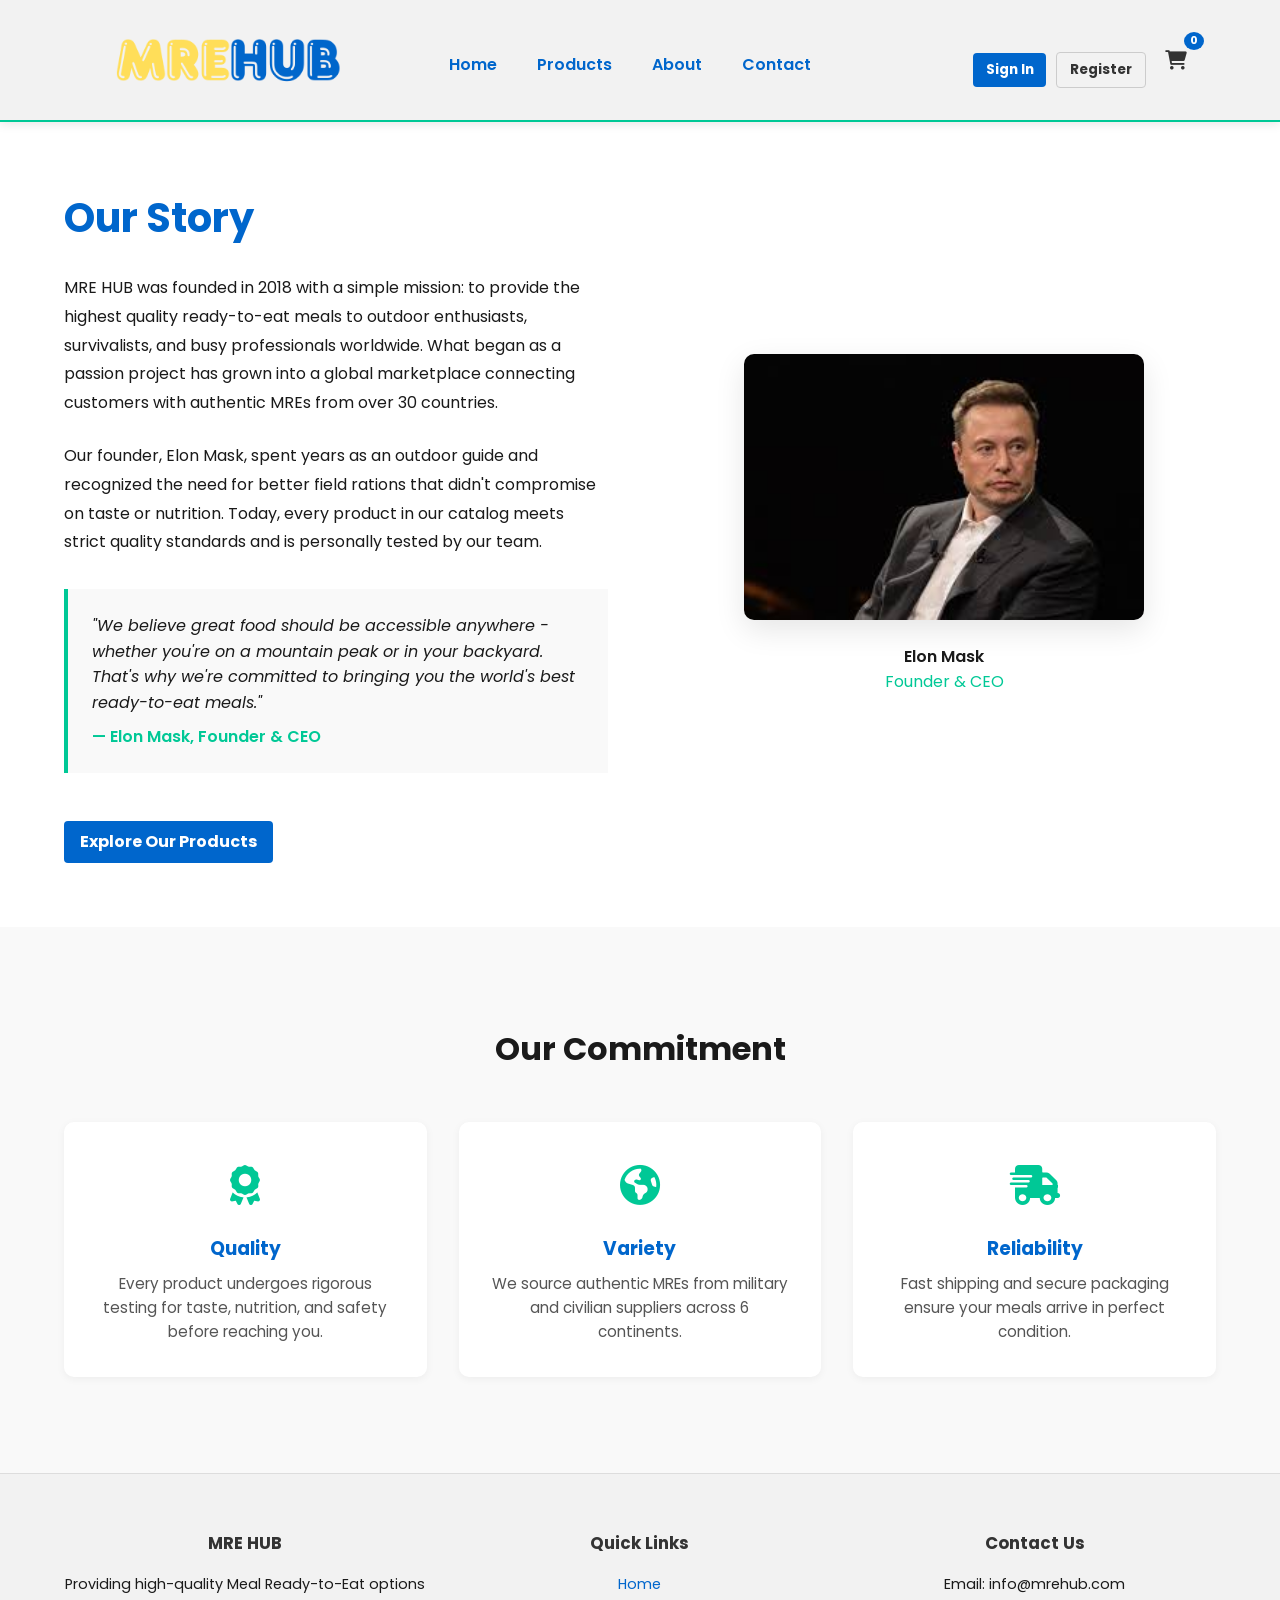
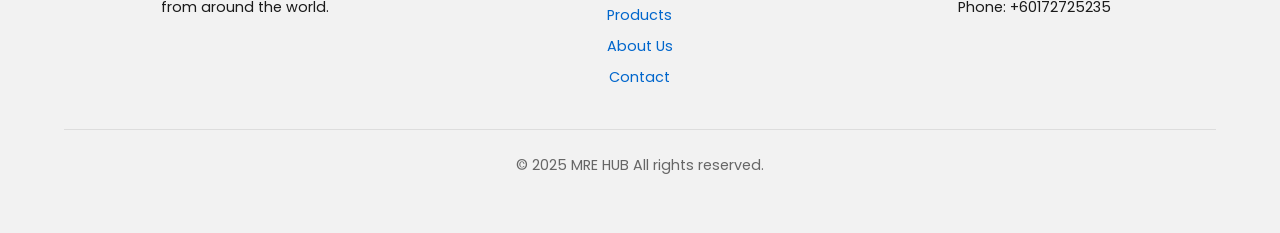
==== commit d7bde468: "Remove redundant code" ====
--- a/about.html
+++ b/about.html
@@ -181,12 +181,7 @@
       }, 2500);
     }
 
-    function updateCartCount() {
-      const cart = JSON.parse(localStorage.getItem('cart')) || [];
-      const totalItems = cart.reduce((sum, item) => sum + item.quantity, 0);
-      const cartCount = document.querySelector('.cart-count');
-      if (cartCount) cartCount.textContent = totalItems;
-    }
+
 
     // Call on page load
     updateCartCount();
--- a/css/style.css
+++ b/css/style.css
@@ -28,10 +28,7 @@
 }
 
 /* Header */
-header {
-  background-color: #f2f2f2;
-  border-bottom: 2px solid #00c896;
-}
+
 header h1 {
   color: #fbc80b;
   font-size: 2rem;
@@ -50,21 +47,7 @@
   color: #00c896;
 }
 
-/* Hero Section */
-.hero {
-  background: linear-gradient(145deg, #ffffff, #f9f9f9);
-  padding: 4rem 0;
-  text-align: center;
-  animation: fadeIn 1s ease-in-out;
-}
-.hero h2 {
-  font-size: 2.5rem;
-  margin-bottom: 1rem;
-}
-.hero p {
-  font-size: 1.2rem;
-  margin-bottom: 2rem;
-}
+
 .button {
   display: inline-block;
   padding: 12px 24px;
@@ -412,50 +395,7 @@
   border: 1px solid #ccc;
   border-radius: 6px;
 }
-.cart-icon {
-  color: #333;
-  font-size: 22px;
-  text-decoration: none;
-  transition: color 0.3s ease;
-}
-
-.cart-icon:hover {
-  color: #ff6600;
-}
-.cart-icon::after {
-  content: attr(data-count);
-  position: absolute;
-  top: -8px;
-  right: -10px;
-  background: red;
-  color: white;
-  font-size: 10px;
-  padding: 2px 5px;
-  border-radius: 50%;
-  display: none; /* can be toggled with JS */
-}
-.cart-icon {
-  position: relative;
-  color: #333;
-  font-size: 22px;
-  text-decoration: none;
-}
-
-.cart-icon:hover {
-  color: #ff6600;
-}
-
-.cart-count {
-  position: absolute;
-  top: -8px;
-  right: -10px;
-  background-color: red;
-  color: white;
-  font-size: 12px;
-  font-weight: bold;
-  padding: 2px 6px;
-  border-radius: 50%;
-}
+
 form input, form button {
   font-family: 'Poppins', sans-serif;
   padding: 12px 15px;
@@ -481,53 +421,8 @@
 form button:hover {
   background-color: #005fa3;
 }
-/* Styling untuk borang checkout */
-.checkout-form input,
-.checkout-form textarea {
-  padding: 12px 15px;
-  font-size: 16px;
-  border: 1px solid #ccc;
-  border-radius: 8px;
-  outline: none;
-  transition: 0.3s;
-  background-color: #f9f9f9;
-  font-family: inherit;
-}
-
-.checkout-form input:focus,
-.checkout-form textarea:focus {
-  border-color: #007bff;
-  background-color: #fff;
-  box-shadow: 0 0 5px rgba(0, 123, 255, 0.3);
-  font-family: inherit;
-}
-
-.checkout-form textarea {
-  resize: vertical;
-  font-family: inherit;
-}
-
-.checkout-form {
-  background-color: #ffffff;
-  padding: 25px;
-  border-radius: 12px;
-  box-shadow: 0 4px 20px rgba(0,0,0,0.1);
-  max-width: 500px;
-  margin: 40px auto 20px auto;
-  display: flex;
-  flex-direction: column;
-  gap: 20px;
-}
-.customer-photo {
-  width: 60px;
-  height: 60px;
-  object-fit: cover;
-  border-radius: 50%;
-  margin-bottom: 10px;
-  display: block;
-  margin-left: auto;
-  margin-right: auto;
-}
+
+
 
 /* ✅ Top Pop-up notification styling */
 /* Updated Popup Notification - Positioned relative to header */
@@ -614,15 +509,7 @@
     overflow: hidden;
 }
 
-.contact-hero:before {
-    content: '';
-    position: absolute;
-    top: 0;
-    left: 0;
-    width: 100%;
-    height: 100%;
-    background: linear-gradient(135deg, rgba(0,0,0,0.7) 0%, rgba(0,0,0,0.3) 100%);
-}
+
 
 .contact-hero .container {
     position: relative;
@@ -716,39 +603,7 @@
     color: var(--primary-dark);
 }
 
-.form-group {
-    margin-bottom: 1.5rem;
-}
-
-.form-group label {
-    display: block;
-    margin-bottom: 0.5rem;
-    font-weight: 500;
-}
-
-.form-group input,
-.form-group textarea,
-.form-group select {
-    width: 100%;
-    padding: 0.75rem 1rem;
-    border: 1px solid var(--border-color);
-    border-radius: var(--radius-sm);
-    font-size: 1rem;
-    transition: all 0.3s ease;
-}
-
-.form-group input:focus,
-.form-group textarea:focus,
-.form-group select:focus {
-    outline: none;
-    border-color: var(--primary-color);
-    box-shadow: 0 0 0 3px rgba(37, 99, 235, 0.1);
-}
-
-.form-group textarea {
-    min-height: 150px;
-    resize: vertical;
-}
+
 
 .map-container {
     height: 400px;
@@ -1209,40 +1064,13 @@
   }
 }
 
-/* Checkout Grid Layout */
-.checkout-grid {
-  display: grid;
-  grid-template-columns: 1fr 1fr;
-  gap: 2rem;
-  margin-top: 2rem;
-}
-
-.order-summary {
-  background: #f9f9f9;
-  padding: 1.5rem;
-  border-radius: 10px;
-}
-
-.checkout-items {
-  max-height: 400px;
-  overflow-y: auto;
-  margin: 1rem 0;
-}
-
-.checkout-item {
-  display: flex;
-  align-items: center;
-  padding: 1rem;
-  border-bottom: 1px solid #eee;
-}
-
-.checkout-item img {
-  width: 60px;
-  height: 60px;
-  object-fit: cover;
-  border-radius: 5px;
-  margin-right: 1rem;
-}
+
+
+
+
+
+
+
 
 .checkout-total {
   font-weight: bold;
@@ -1252,9 +1080,7 @@
   border-top: 2px solid #00c896;
 }
 
-@media (max-width: 768px) {
-  .checkout-grid { grid-template-columns: 1fr; }
-}
+
 
 
 /* Checkout Page Styles */
@@ -1419,60 +1245,12 @@
   display: block;
 }
 
-/* Bank Options */
-.bank-list {
-  display: grid;
-  grid-template-columns: repeat(2, 1fr);
-  gap: 10px;
-}
-
-.bank-option {
-  display: flex;
-  align-items: center;
-  padding: 10px;
-  border: 1px solid #ddd;
-  border-radius: 6px;
-  cursor: pointer;
-  transition: all 0.3s;
-}
-
-.bank-option:hover {
-  border-color: #0066cc;
-}
-
-.bank-option input {
-  margin-right: 10px;
-}
 
 .bank-option img {
   height: 30px;
   object-fit: contain;
 }
 
-/* E-Wallet Options */
-.ewallet-options {
-  display: grid;
-  grid-template-columns: repeat(2, 1fr);
-  gap: 10px;
-}
-
-.ewallet-option {
-  display: flex;
-  align-items: center;
-  padding: 10px;
-  border: 1px solid #ddd;
-  border-radius: 6px;
-  cursor: pointer;
-  transition: all 0.3s;
-}
-
-.ewallet-option:hover {
-  border-color: #0066cc;
-}
-
-.ewallet-option input {
-  margin-right: 10px;
-}
 
 .ewallet-option img {
   height: 30px;
@@ -1521,20 +1299,7 @@
   color: #00c896;
 }
 
-.checkout-items {
-  max-height: 300px;
-  overflow-y: auto;
-  margin-bottom: 1.5rem;
-  border-bottom: 1px solid #eee;
-  padding-bottom: 1.5rem;
-}
-
-.checkout-item {
-  display: flex;
-  align-items: center;
-  padding: 10px 0;
-  gap: 15px;
-}
+
 
 .checkout-item:not(:last-child) {
   border-bottom: 1px solid #f5f5f5;
@@ -1616,17 +1381,7 @@
 }
 
 
-/* Make header sticky */
-header {
-  position: sticky;
-  top: 0;
-  z-index: 1000;
-  width: 100%;
-  background-color: #f2f2f2;
-  border-bottom: 2px solid #00c896;
-  box-shadow: 0 2px 10px rgba(0,0,0,0.1); /* Optional: adds a subtle shadow */
-  transition: all 0.3s ease;
-}
+
 /* Expiration date styling */
 .product-meta .expires,
 .product-card .expires {
@@ -1658,41 +1413,9 @@
 
 
 
-/* Responsive adjustments */
-@media (max-width: 992px) {
-  .logo-container img {
-    height: 50px;
-  }
-  .logo-container h1 {
-    font-size: 1.5rem;
-  }
-}
-
-@media (max-width: 768px) {
-  .logo-container img {
-    height: 40px;
-  }
-  .logo-container h1 {
-    font-size: 1.3rem;
-  }
-}
-
-@media (max-width: 576px) {
-  .logo-container {
-    gap: 10px;
-  }
-  .logo-container img {
-    height: 36px;
-  }
-  .logo-container h1 {
-    font-size: 1.1rem;
-  }
-}
-
-/* Logo Container */
-.logo-container img {
-  filter: sepia(0.3) brightness(1.1);  /* Gives logo earthy tone */
-}
+
+
+
 
 /* Responsive Adjustments */
 @media (max-width: 992px) {
@@ -1730,22 +1453,14 @@
     font-size: 0.8rem;
   }
 }
-/* Logo styling */
-.header-logo {
-  height: 60px; /* Matches your current logo height */
-  width: auto;
-  transition: all 0.3s ease;
-}
+
 
 .header-logo:hover {
   transform: scale(1.05);
   opacity: 0.9;
 }
 
-/* Remove any existing logo container styles */
-.logo-container {
-  display: none;
-}
+
 @media (max-width: 768px) {
   .header-logo {
     height: 50px; /* Slightly smaller on mobile */
@@ -2000,12 +1715,7 @@
   transition: all 0.3s ease;
 }
 
-.header-container {
-  display: flex;
-  justify-content: space-between;
-  align-items: center;
-  padding: 1rem 0;
-}
+
 
 /* Logo Styles */
 .logo-link {
@@ -2013,17 +1723,9 @@
   align-items: center;
 }
 
-.header-logo {
-  height: 300px;
-  width: auto;
-  transition: all 0.3s ease;
-}
-
-/* Navigation Styles */
-.header-nav {
-  display: flex;
-  gap: 20px;
-}
+
+
+
 
 .header-nav a {
   position: relative;
@@ -2362,12 +2064,7 @@
 }
 
 /* Cart Page Specific Styles */
-#cart-items {
-  display: grid;
-  grid-template-columns: repeat(auto-fill, minmax(300px, 1fr));
-  gap: 2rem;
-  margin-top: 2rem;
-}
+
 
 #cart-items .product-card {
   width: 100%;
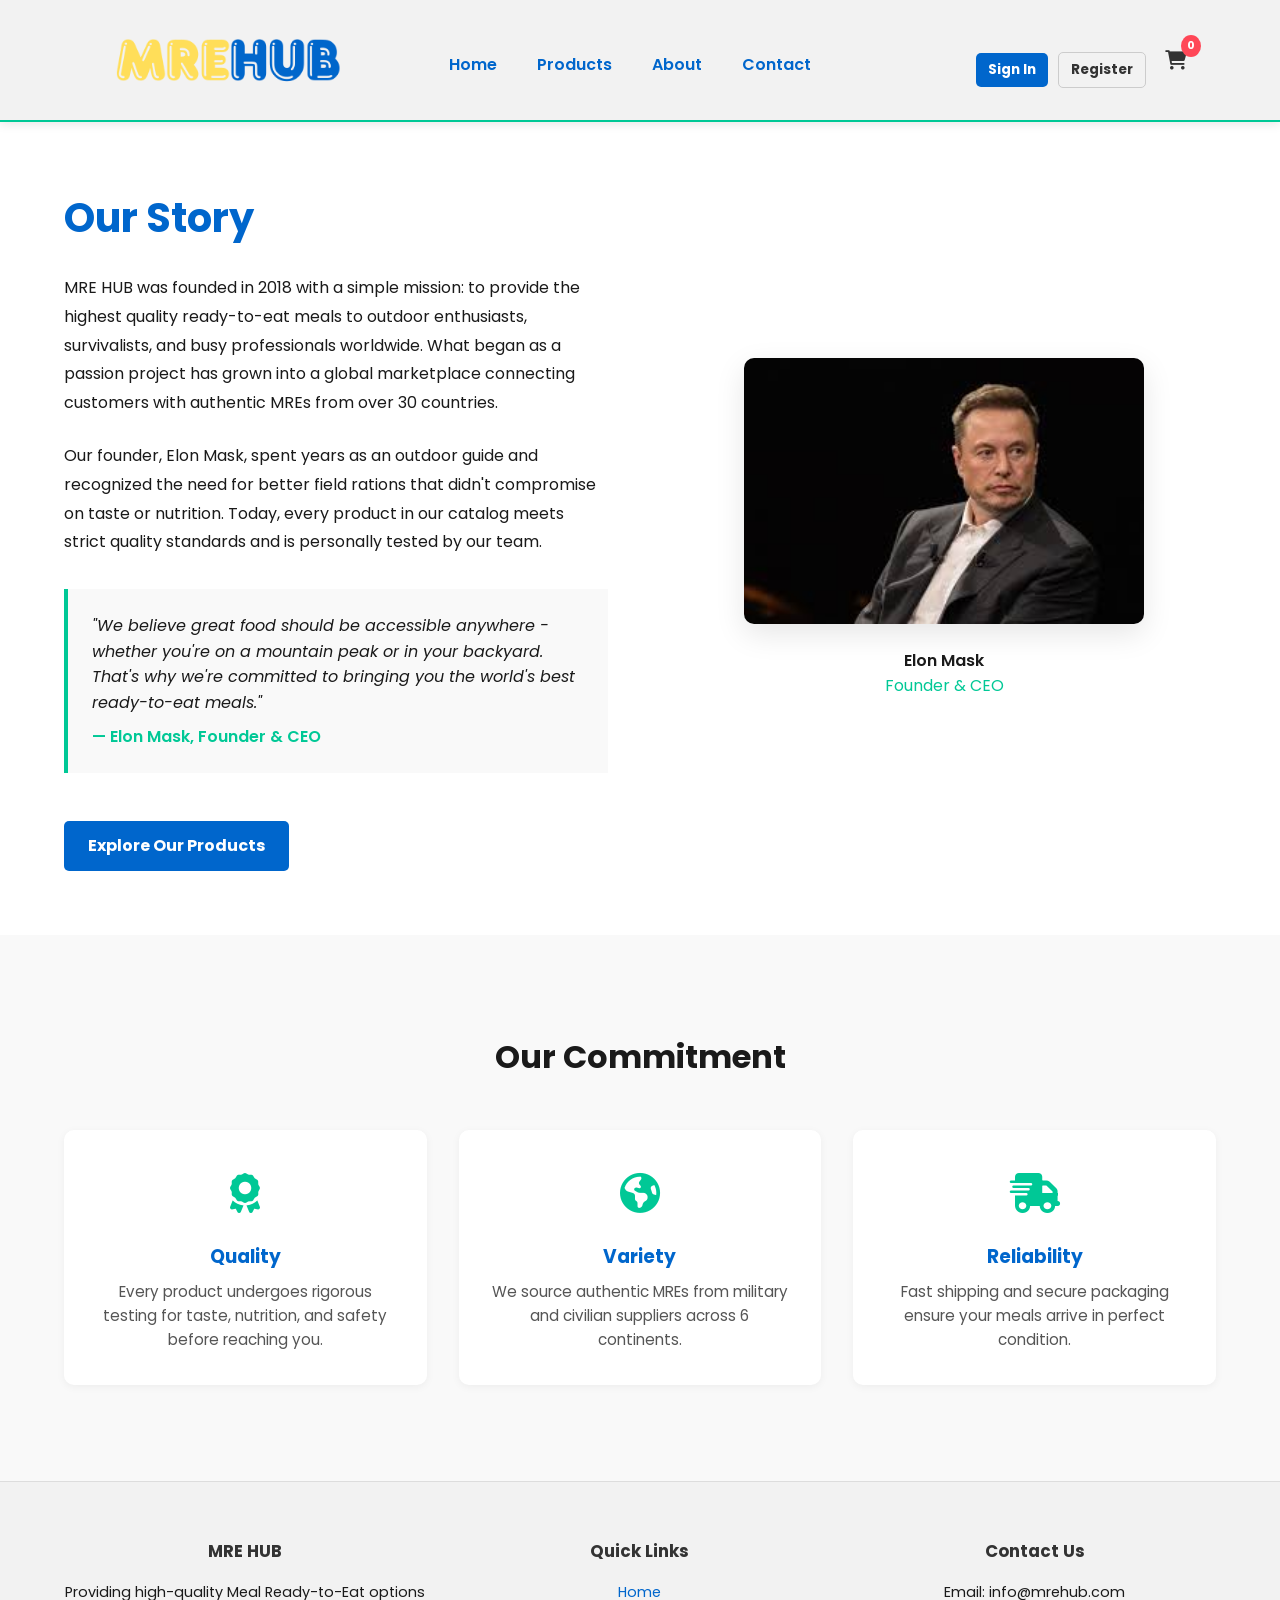
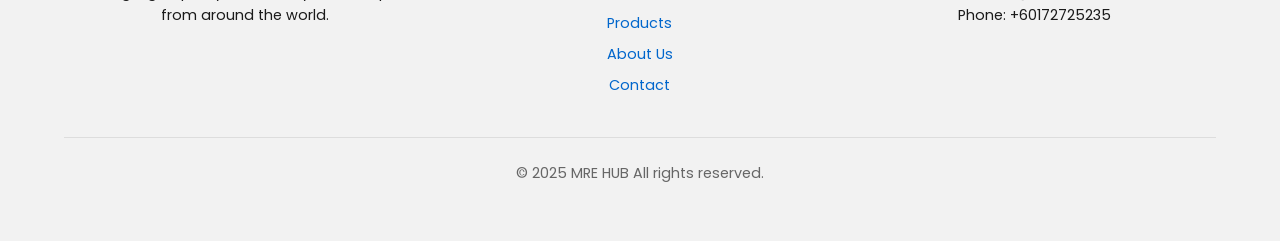
==== commit 4d03c3ba: "Remove redundant code 2" ====
--- a/about.html
+++ b/about.html
@@ -183,8 +183,7 @@
 
 
 
-    // Call on page load
-    updateCartCount();
+
   </script><script src="js/auth.js"></script>
 </body>
 </html>
